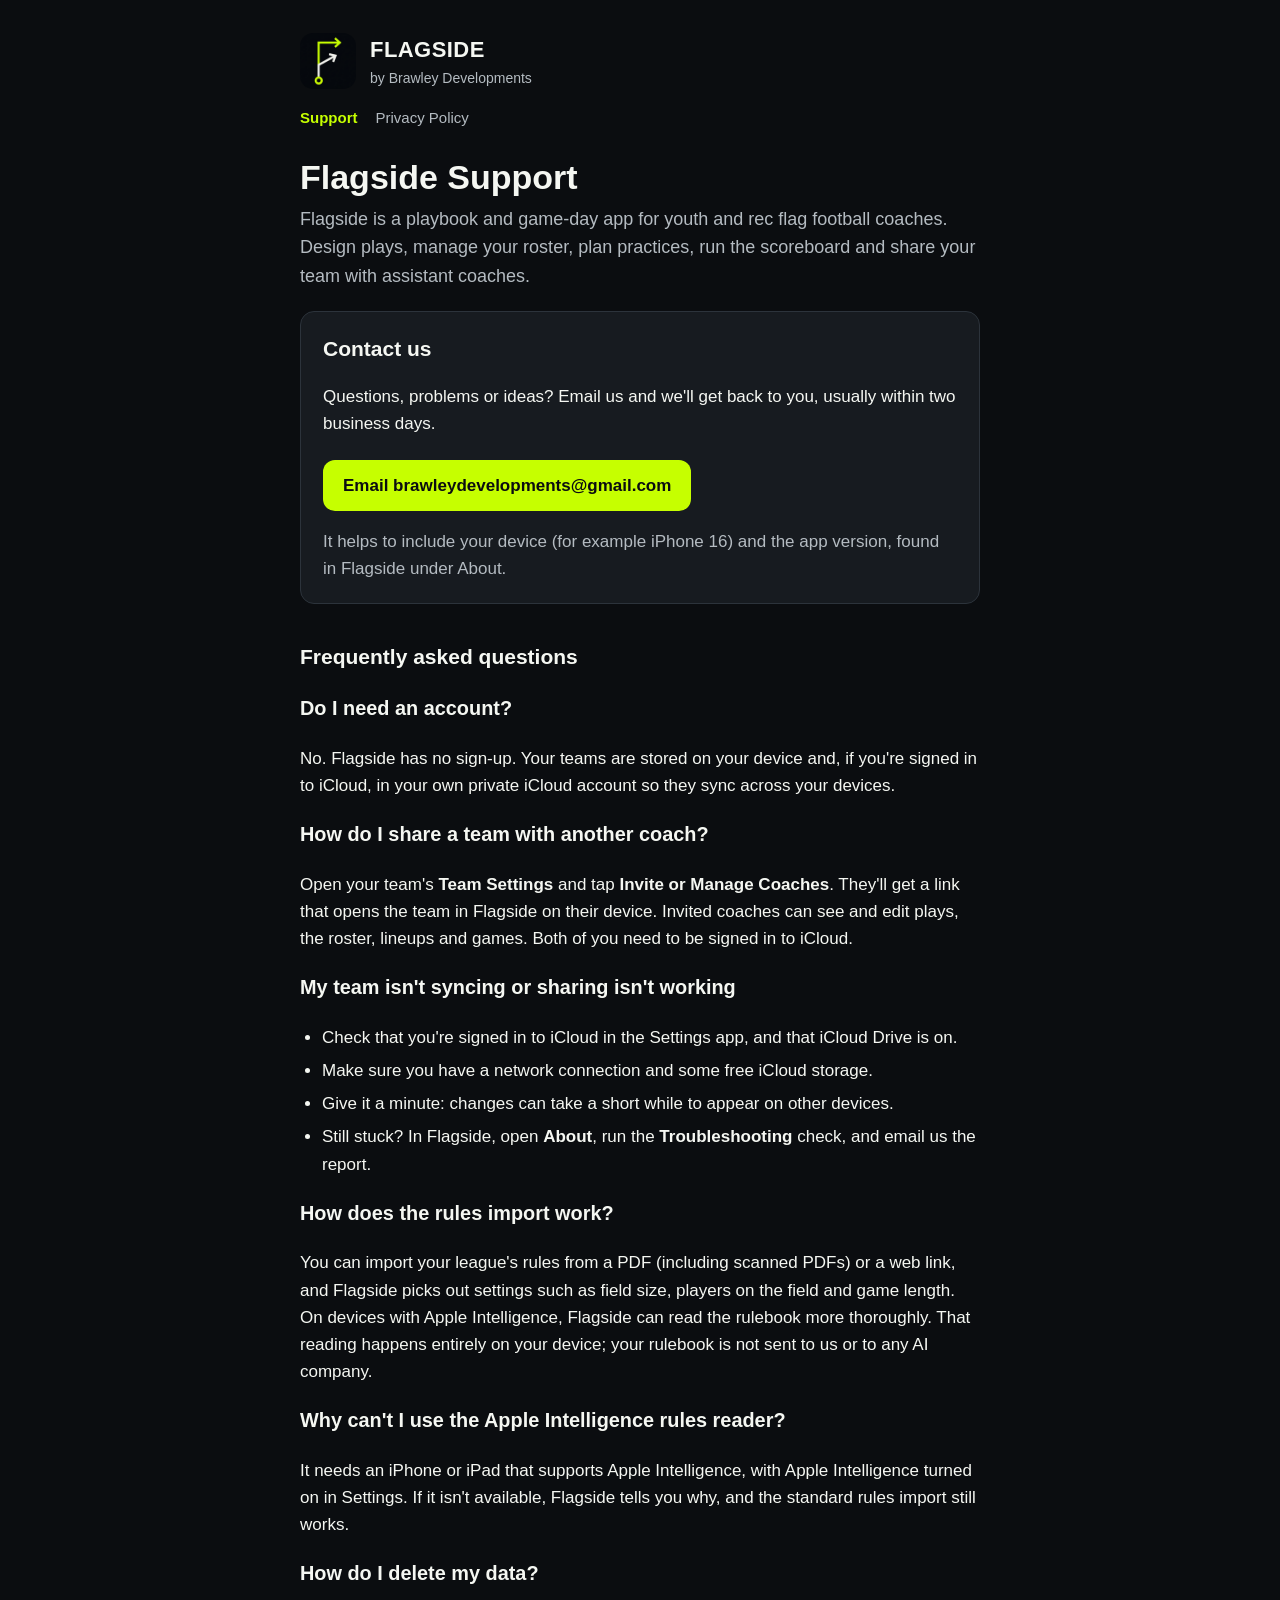
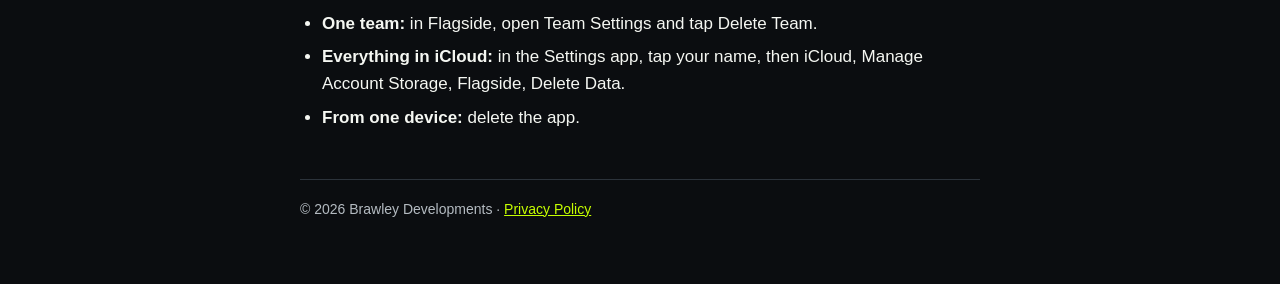
==== index.html @ 2d07c83e "Flagside support and privacy policy pages Co-Authored-By: Claude Opus 5.5 <noreply@anthropic.com>" ====
<!doctype html>
<html lang="en">
<head>
<meta charset="utf-8">
<meta name="viewport" content="width=device-width, initial-scale=1">
<title>Flagside Support</title>
<meta name="description" content="Help and support for Flagside, the flag football playbook and game-day app for coaches.">
<link rel="icon" href="icon.png">
<link rel="apple-touch-icon" href="icon.png">
<link rel="stylesheet" href="style.css">
</head>
<body>
<div class="wrap">
  <header>
    <img src="icon.png" alt="">
    <div><div class="name">FLAGSIDE</div><div class="by">by Brawley Developments</div></div>
  </header>
  <nav>
    <a href="./" aria-current="page">Support</a>
    <a href="privacy.html">Privacy Policy</a>
  </nav>

  <h1>Flagside Support</h1>
  <p class="lede">Flagside is a playbook and game-day app for youth and rec flag football coaches. Design plays, manage your roster, plan practices, run the scoreboard and share your team with assistant coaches.</p>

  <div class="card">
    <h2>Contact us</h2>
    <p>Questions, problems or ideas? Email us and we'll get back to you, usually within two business days.</p>
    <a class="button" href="mailto:brawleydevelopments@gmail.com?subject=Flagside%20Support">Email brawleydevelopments@gmail.com</a>
    <p class="muted" style="margin-bottom:0">It helps to include your device (for example iPhone 16) and the app version, found in Flagside under About.</p>
  </div>

  <h2>Frequently asked questions</h2>

  <h3>Do I need an account?</h3>
  <p>No. Flagside has no sign-up. Your teams are stored on your device and, if you're signed in to iCloud, in your own private iCloud account so they sync across your devices.</p>

  <h3>How do I share a team with another coach?</h3>
  <p>Open your team's <strong>Team Settings</strong> and tap <strong>Invite or Manage Coaches</strong>. They'll get a link that opens the team in Flagside on their device. Invited coaches can see and edit plays, the roster, lineups and games. Both of you need to be signed in to iCloud.</p>

  <h3>My team isn't syncing or sharing isn't working</h3>
  <ul>
    <li>Check that you're signed in to iCloud in the Settings app, and that iCloud Drive is on.</li>
    <li>Make sure you have a network connection and some free iCloud storage.</li>
    <li>Give it a minute: changes can take a short while to appear on other devices.</li>
    <li>Still stuck? In Flagside, open <strong>About</strong>, run the <strong>Troubleshooting</strong> check, and email us the report.</li>
  </ul>

  <h3>How does the rules import work?</h3>
  <p>You can import your league's rules from a PDF (including scanned PDFs) or a web link, and Flagside picks out settings such as field size, players on the field and game length. On devices with Apple Intelligence, Flagside can read the rulebook more thoroughly. That reading happens entirely on your device; your rulebook is not sent to us or to any AI company.</p>

  <h3>Why can't I use the Apple Intelligence rules reader?</h3>
  <p>It needs an iPhone or iPad that supports Apple Intelligence, with Apple Intelligence turned on in Settings. If it isn't available, Flagside tells you why, and the standard rules import still works.</p>

  <h3>How do I delete my data?</h3>
  <ul>
    <li><strong>One team:</strong> in Flagside, open Team Settings and tap Delete Team.</li>
    <li><strong>Everything in iCloud:</strong> in the Settings app, tap your name, then iCloud, Manage Account Storage, Flagside, Delete Data.</li>
    <li><strong>From one device:</strong> delete the app.</li>
  </ul>

  <footer>
    &copy; 2026 Brawley Developments &middot; <a href="privacy.html">Privacy Policy</a>
  </footer>
</div>
</body>
</html>
---- style.css ----
:root {
  --bg: #0b0d10;
  --surface: #171b20;
  --line: #2c333b;
  --text: #f5f7f2;
  --muted: #b4bbc1;
  --accent: #c6ff00;
}
* { box-sizing: border-box; }
html { -webkit-text-size-adjust: 100%; }
body {
  margin: 0;
  background: var(--bg);
  color: var(--text);
  font: 17px/1.6 -apple-system, BlinkMacSystemFont, "SF Pro Text", "Segoe UI", Roboto, Helvetica, Arial, sans-serif;
}
a { color: var(--accent); }
.wrap { max-width: 720px; margin: 0 auto; padding: 32px 20px 64px; }
header { display: flex; align-items: center; gap: 14px; margin-bottom: 28px; }
header img { width: 56px; height: 56px; border-radius: 13px; }
header .name { font-weight: 800; font-size: 22px; letter-spacing: 0.02em; }
header .by { color: var(--muted); font-size: 14px; }
nav { display: flex; gap: 18px; margin: -12px 0 28px; font-size: 15px; }
nav a { color: var(--muted); text-decoration: none; }
nav a[aria-current="page"] { color: var(--accent); font-weight: 600; }
h1 { font-size: 34px; line-height: 1.15; margin: 0 0 8px; }
h2 { font-size: 21px; margin: 36px 0 8px; }
.lede { color: var(--muted); font-size: 18px; margin-top: 0; }
.card { background: var(--surface); border: 1px solid var(--line); border-radius: 14px; padding: 20px 22px; margin: 20px 0; }
.card h2 { margin-top: 0; }
.button {
  display: inline-block; background: var(--accent); color: #0b0d10; font-weight: 700;
  padding: 12px 20px; border-radius: 12px; text-decoration: none; margin-top: 6px;
}
ul { padding-left: 22px; }
li { margin: 6px 0; }
.muted { color: var(--muted); }
footer { margin-top: 48px; padding-top: 18px; border-top: 1px solid var(--line); color: var(--muted); font-size: 14px; }
@media (max-width: 480px) { h1 { font-size: 28px; } }
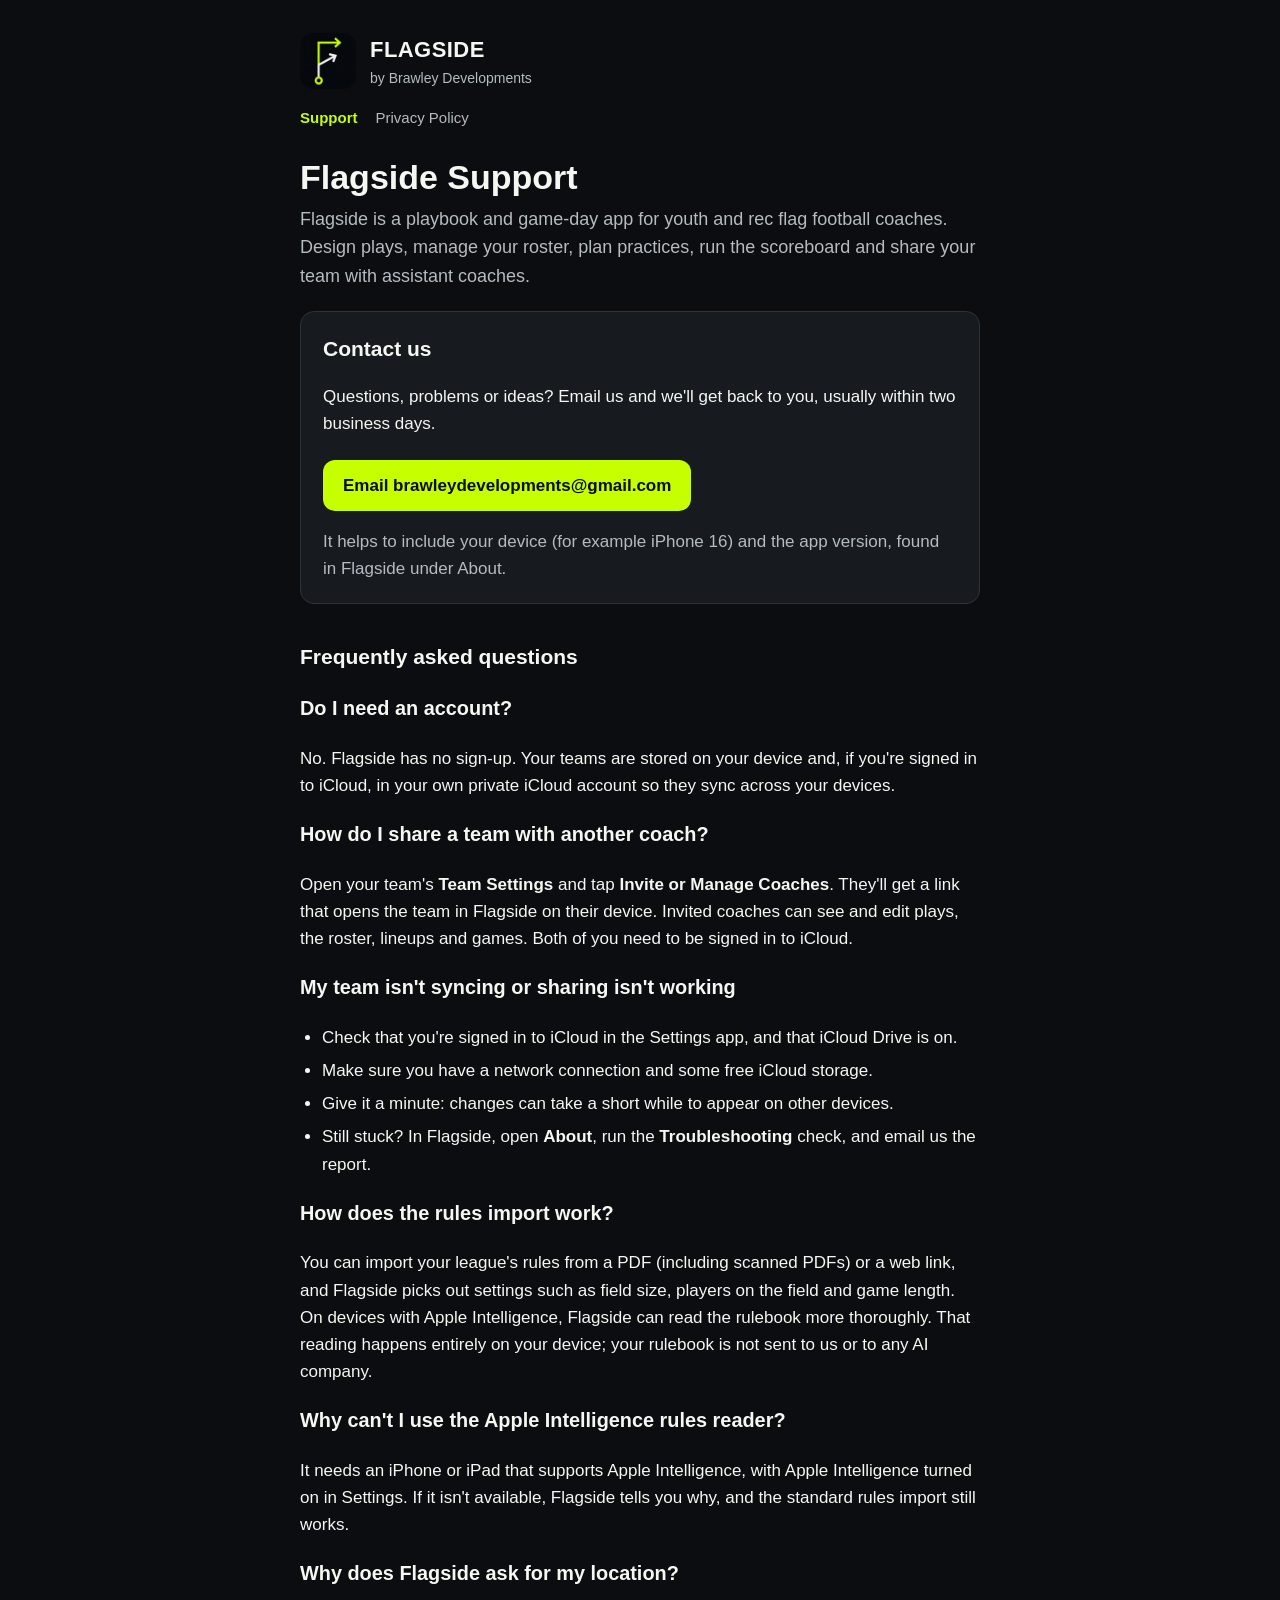
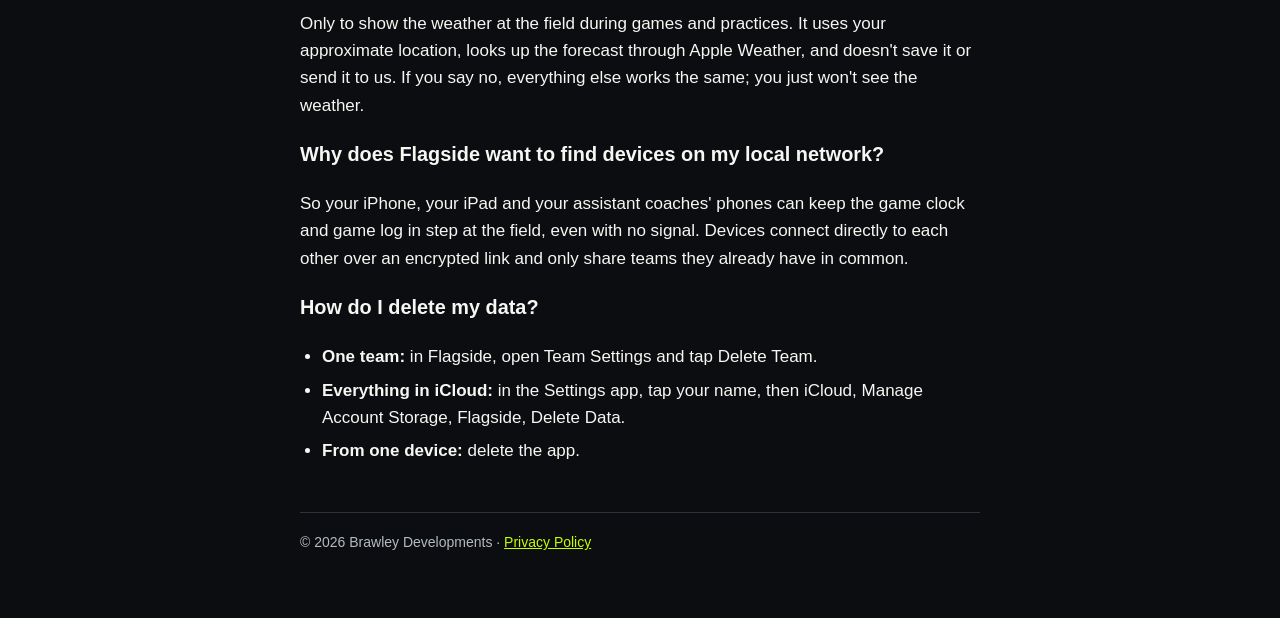
==== commit b05e22f5: "Privacy policy and support FAQ: field weather and nearby devices Co-Authored-By: Claude Opus 5.5 <no" ====
--- a/index.html
+++ b/index.html
@@ -52,6 +52,12 @@
   <h3>Why can't I use the Apple Intelligence rules reader?</h3>
   <p>It needs an iPhone or iPad that supports Apple Intelligence, with Apple Intelligence turned on in Settings. If it isn't available, Flagside tells you why, and the standard rules import still works.</p>
 
+  <h3>Why does Flagside ask for my location?</h3>
+  <p>Only to show the weather at the field during games and practices. It uses your approximate location, looks up the forecast through Apple Weather, and doesn't save it or send it to us. If you say no, everything else works the same; you just won't see the weather.</p>
+
+  <h3>Why does Flagside want to find devices on my local network?</h3>
+  <p>So your iPhone, your iPad and your assistant coaches' phones can keep the game clock and game log in step at the field, even with no signal. Devices connect directly to each other over an encrypted link and only share teams they already have in common.</p>
+
   <h3>How do I delete my data?</h3>
   <ul>
     <li><strong>One team:</strong> in Flagside, open Team Settings and tap Delete Team.</li>
